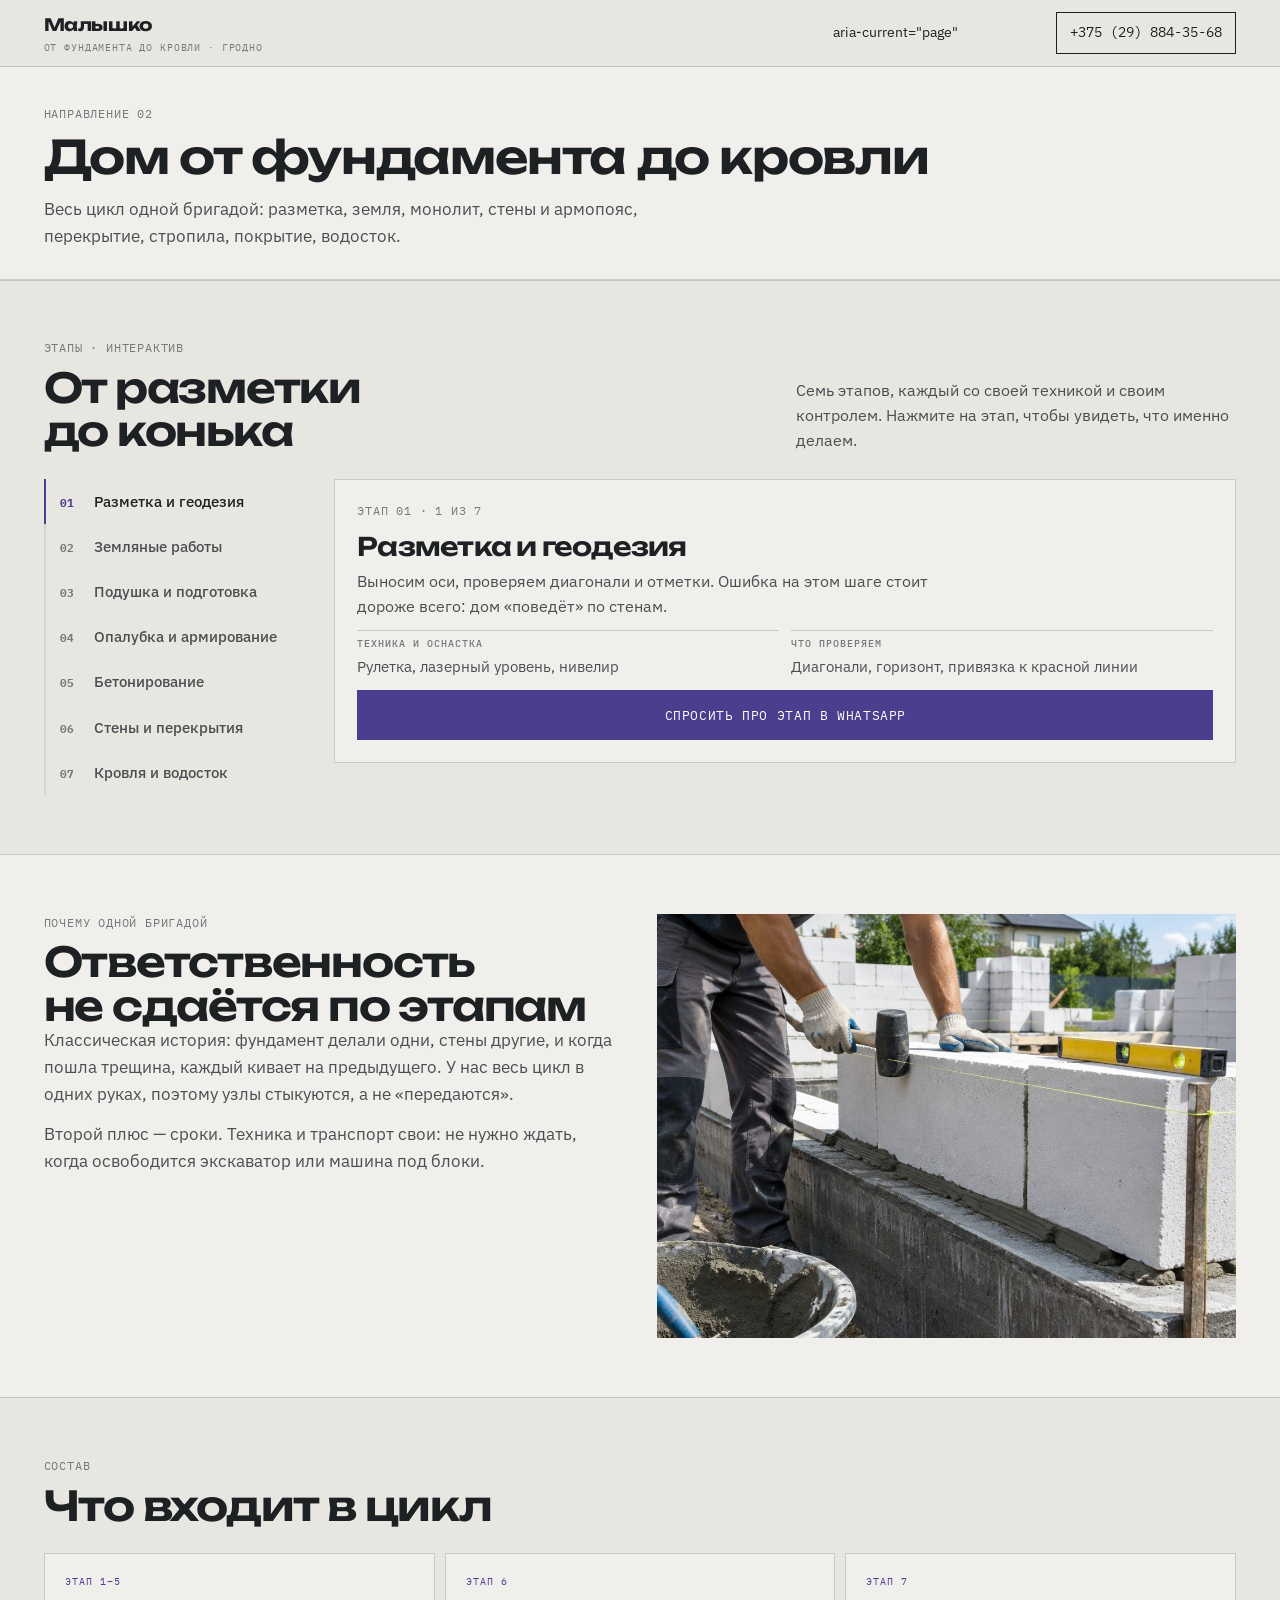
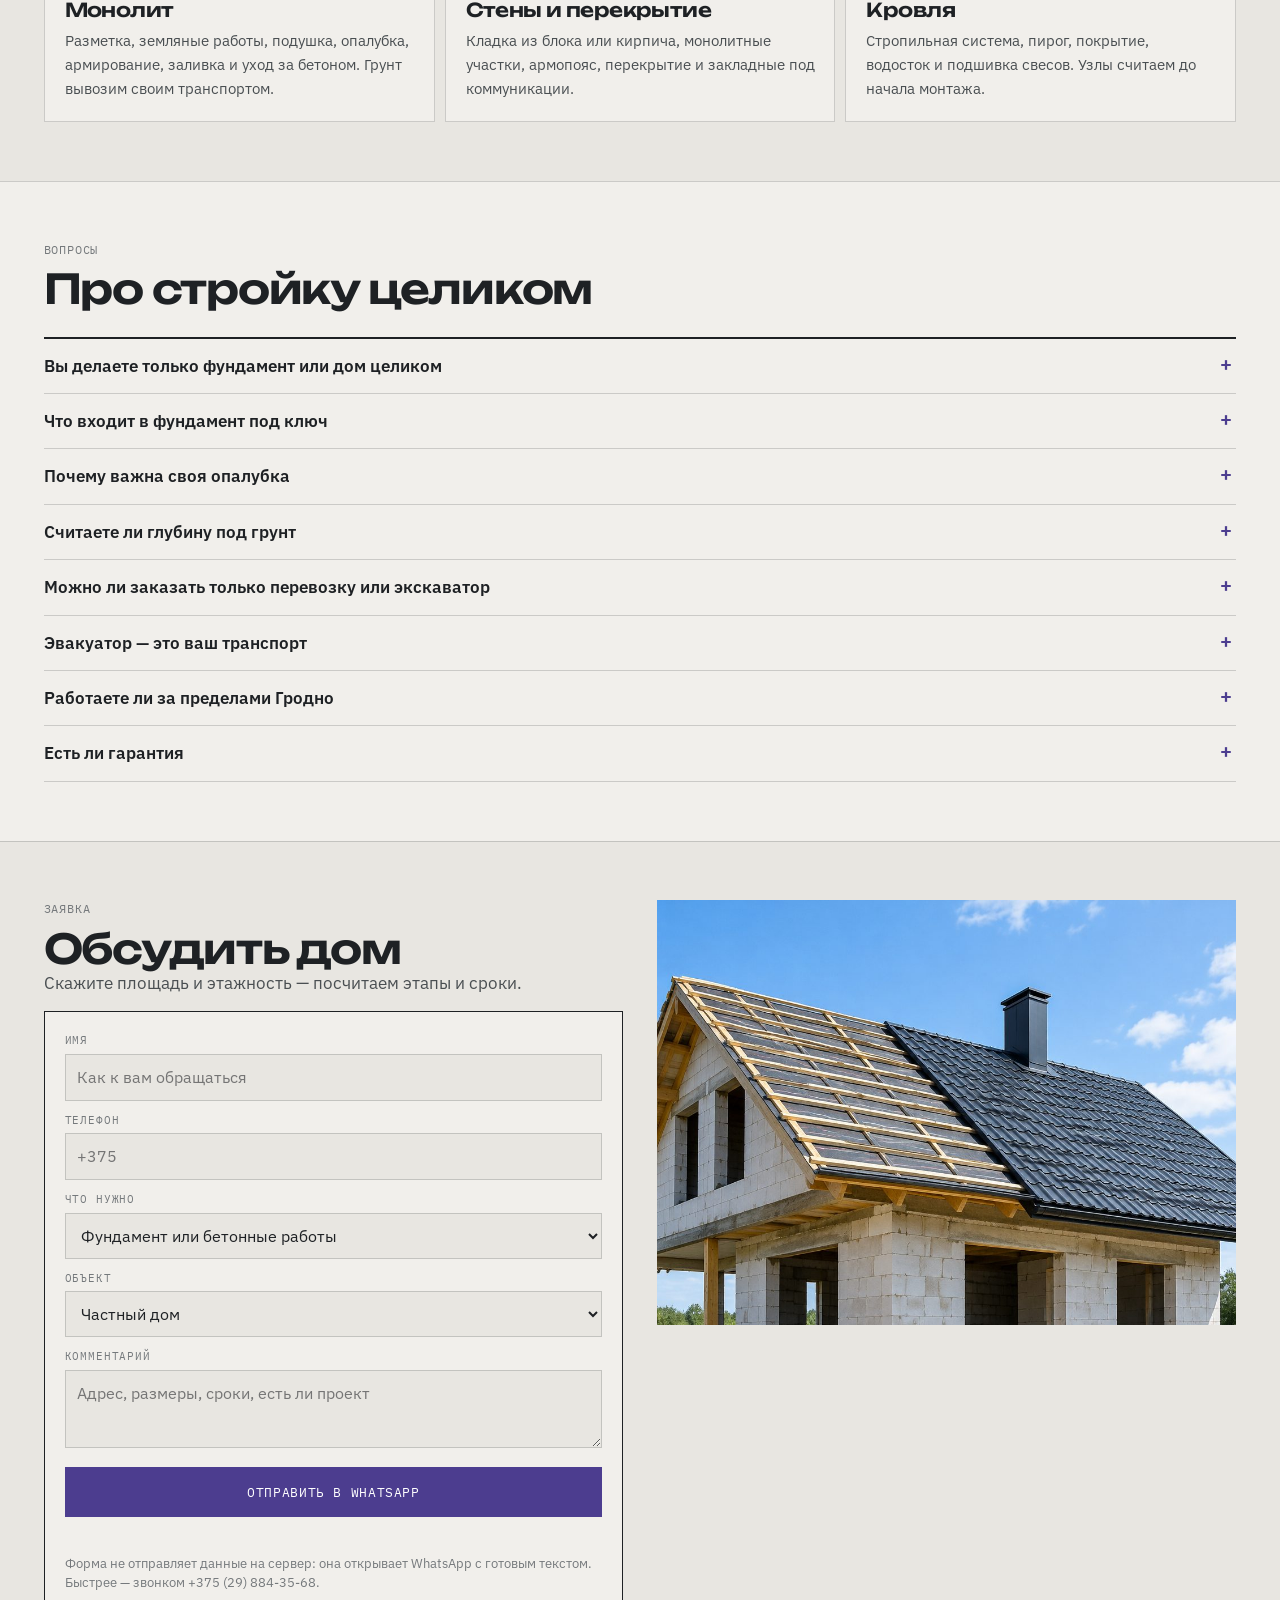
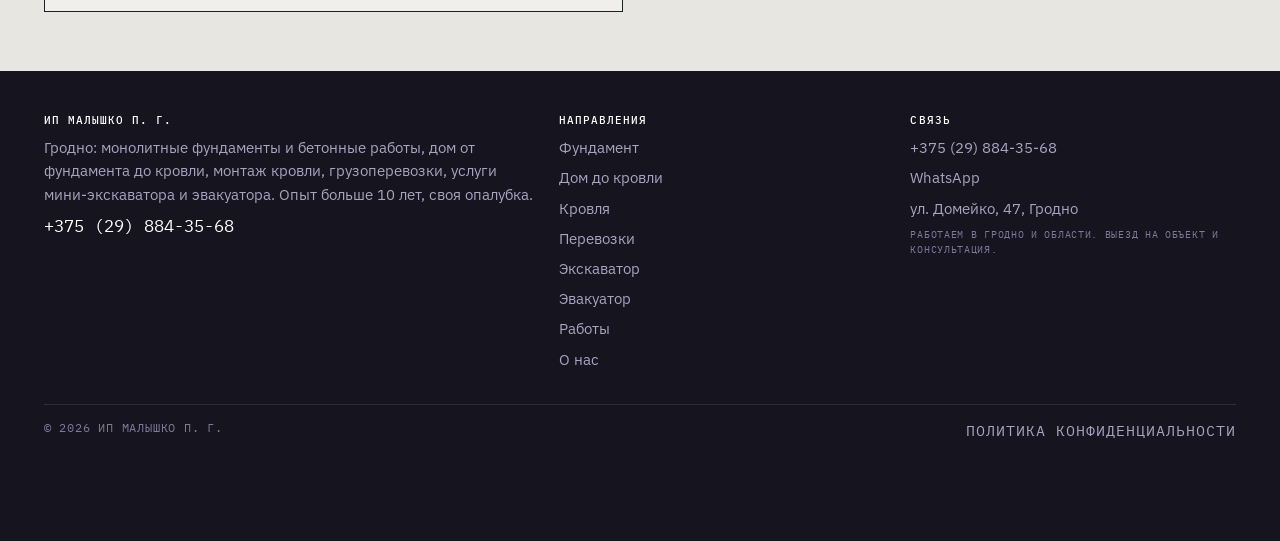
==== dom.html @ 24679cb7 "Сайт расширен до полного цикла: 11 страниц — фундаменты, дом до кровли, кровля, грузоперевозки, мини" ====
<!doctype html><html lang="ru"><head>
<meta charset="utf-8"><meta name="viewport" content="width=device-width,initial-scale=1">
<title>Дом от фундамента до кровли в Гродно — одна бригада | Малышко</title><meta name="description" content="Строительство дома от фундамента до кровли: земляные работы, монолит, стены, армопояс, перекрытия, стропила, покрытие и водосток. Гродно и область.">
<meta property="og:title" content="Дом от фундамента до кровли в Гродно — одна бригада | Малышко"><meta property="og:description" content="Строительство дома от фундамента до кровли: земляные работы, монолит, стены, армопояс, перекрытия, стропила, покрытие и водосток. Гродно и область.">
<meta property="og:type" content="website"><meta property="og:locale" content="ru_BY">
<link rel="icon" href="assets/img/favicon.svg" type="image/svg+xml">
<link rel="preconnect" href="https://fonts.googleapis.com"><link rel="preconnect" href="https://fonts.gstatic.com" crossorigin>
<link href="https://fonts.googleapis.com/css2?family=Unbounded:wght@400;600;700&family=IBM+Plex+Sans:wght@400;500;600&family=IBM+Plex+Mono:wght@400;500&display=swap" rel="stylesheet">
<style>
:root{--paper:#E8E6E1;--paper2:#F1EFEB;--ink:#1E2124;--ink2:#4A4F52;--ink3:#75797C;--line:rgba(30,33,36,.18);--line2:rgba(30,33,36,.09);
--blue:#4C3D8F;--blueBg:#191827;--blueLine:rgba(233,231,236,.22);--f-d:'Unbounded',Arial,sans-serif;--f-t:'IBM Plex Sans',Arial,sans-serif;--f-m:'IBM Plex Mono',monospace}
*{box-sizing:border-box}[hidden]{display:none!important}
body{margin:0;background:var(--paper);color:var(--ink);font:400 16px/1.6 var(--f-t);overflow-wrap:break-word}
img{max-width:100%;height:auto;display:block}
h1,h2,h3{font-family:var(--f-d);margin:0;font-weight:600;letter-spacing:-.03em;line-height:1.06;overflow-wrap:anywhere}
h1{font-size:clamp(2.05rem,5.4vw,4.6rem)}
.wrap{max-width:1440px;margin-inline:auto;padding-inline:clamp(16px,3.4vw,64px)}
.top{position:sticky;top:0;z-index:60;background:rgba(232,230,225,.96);border-bottom:1px solid var(--line)}
.top .in{display:flex;align-items:center;gap:14px;min-height:66px;min-width:0}
.nav{display:flex;gap:14px;margin-left:auto;font-size:13.5px}
.burger{display:none;margin-left:auto;width:44px;height:38px;border:1px solid var(--ink);background:none;flex-direction:column;gap:5px;align-items:center;justify-content:center;padding:0}
.burger span{width:20px;height:2px;background:var(--ink);display:block}
.btn{display:inline-flex;align-items:center;justify-content:center;font-family:var(--f-m);font-size:12.5px;letter-spacing:.05em;text-transform:uppercase;
padding:14px 18px;border:1px solid var(--ink);background:var(--ink);color:var(--paper)}
.btn--blue{background:var(--blue);border-color:var(--blue);color:#fff}
.btn--ghost{background:transparent;color:var(--ink)}
.btn--wg{background:transparent;color:#fff;border-color:rgba(255,255,255,.55)}
.btn--w{background:#fff;border-color:#fff;color:var(--ink)}
.hero{position:relative;overflow:hidden;background:#15141F;color:#fff}
.hero__bg{position:absolute;inset:0;width:100%;height:100%;object-fit:cover}
.hero__in{position:relative;z-index:2}
.drawer{position:fixed;inset:0;z-index:120;background:rgba(20,18,30,.62);display:flex;justify-content:flex-end;overflow-y:auto}
.drawer__in{width:min(420px,100%);background:var(--paper);min-height:100%;padding:16px 20px 30px;display:flex;flex-direction:column}
.fbar{position:fixed;left:0;right:0;bottom:0;z-index:70;display:none;gap:6px;padding:8px 10px;background:rgba(232,230,225,.98);border-top:1px solid var(--line)}
.fbar a{flex:1;text-align:center;padding:10px 4px;font-family:var(--f-m);font-size:10.5px;text-transform:uppercase;border:1px solid var(--ink);color:var(--ink)}
.fbar a:first-child{background:var(--blue);border-color:var(--blue);color:#fff}
@media (max-width:859px){.fbar{display:flex}body{padding-bottom:62px}}
@media (max-width:1079px){.nav,.tel{display:none}.burger{display:flex}}
</style>
<link rel="stylesheet" href="assets/css/site.v1.css">
</head><body id="top">
<header class="top"><div class="wrap in">
  <a class="brand" href="index.html"><b>Малышко</b><span>от фундамента до кровли · Гродно</span></a>
  <nav class="nav" aria-label="Основная навигация"><a href="fundamenty.html"Фундамент></a><a href="dom.html"Дом до кровли> aria-current="page"</a><a href="krovlya.html"Кровля></a><a href="gruzoperevozki.html"Перевозки></a><a href="miniekskavator.html"Экскаватор></a><a href="evakuator.html"Эвакуатор></a><a href="raboty.html"Работы></a><a href="o-kompanii.html"О нас></a></nav>
  <a class="tel" href="tel:+375298843568">+375 (29) 884-35-68</a>
  <button class="burger" id="burger" aria-label="Меню" aria-expanded="false" aria-controls="drawer"><span></span><span></span><span></span></button>
</div></header>
<div class="drawer" id="drawer" hidden><div class="drawer__in" role="dialog" aria-modal="true" aria-label="Меню сайта">
  <div style="display:flex;align-items:center;justify-content:space-between;margin-bottom:10px">
    <span class="mono">Меню</span><button class="drawer__x" id="drawerClose" aria-label="Закрыть меню">×</button></div>
  <a class="dl" href="fundamenty.html">Фундамент</a><a class="dl" href="dom.html">Дом до кровли</a><a class="dl" href="krovlya.html">Кровля</a><a class="dl" href="gruzoperevozki.html">Перевозки</a><a class="dl" href="miniekskavator.html">Экскаватор</a><a class="dl" href="evakuator.html">Эвакуатор</a><a class="dl" href="raboty.html">Работы</a><a class="dl" href="o-kompanii.html">О нас</a>
  <a class="btn btn--blue" href="tel:+375298843568" style="margin-top:16px">+375 (29) 884-35-68</a>
  <a class="btn btn--ghost" href="https://wa.me/375298843568" target="_blank" rel="noopener" style="margin-top:8px">WhatsApp</a>
</div></div>

<section style="padding:38px 0 28px;border-bottom:1px solid var(--line);background:var(--paper2)">
<div class="wrap"><p class="mono" style="margin-bottom:10px">Направление 02</p><h1 style="font-size:clamp(1.7rem,3.6vw,3rem)">Дом от фундамента до кровли</h1>
<p class="lead" style="margin:14px 0 0">Весь цикл одной бригадой: разметка, земля, монолит, стены и армопояс, перекрытие, стропила, покрытие, водосток.</p></div></section>
<main>
<section class="sec"><div class="wrap">
  <div class="shead"><div><p class="mono" style="margin-bottom:8px">Этапы · интерактив</p><h2>От разметки<br>до конька</h2></div>
    <p>Семь этапов, каждый со своей техникой и своим контролем. Нажмите на этап, чтобы увидеть, что именно делаем.</p></div>
  <div class="route" id="route">
  <div class="route__list" role="tablist" aria-label="Этапы работ"><button type="button" data-i="0" aria-pressed="true"><b>01</b><span>Разметка и геодезия</span></button><button type="button" data-i="1" aria-pressed="false"><b>02</b><span>Земляные работы</span></button><button type="button" data-i="2" aria-pressed="false"><b>03</b><span>Подушка и подготовка</span></button><button type="button" data-i="3" aria-pressed="false"><b>04</b><span>Опалубка и армирование</span></button><button type="button" data-i="4" aria-pressed="false"><b>05</b><span>Бетонирование</span></button><button type="button" data-i="5" aria-pressed="false"><b>06</b><span>Стены и перекрытия</span></button><button type="button" data-i="6" aria-pressed="false"><b>07</b><span>Кровля и водосток</span></button></div>
  <div class="route__out" aria-live="polite">
    <span class="mono" id="rt-kick">Этап 01 · разрезы</span>
    <h3 id="rt-title"></h3>
    <p class="lead" id="rt-desc" style="font-size:15.5px"></p>
    <div class="route__grid">
      <div><h4>Техника и оснастка</h4><p id="rt-tech"></p></div>
      <div><h4>Что проверяем</h4><p id="rt-check"></p></div>
    </div>
    <a class="btn btn--blue" id="rt-cta" href="https://wa.me/375298843568" target="_blank" rel="noopener" style="width:100%">Спросить про этап в WhatsApp</a>
  </div>
  <script type="application/json" id="routeData">[{"n": "01", "t": "Разметка и геодезия", "d": "Выносим оси, проверяем диагонали и отметки. Ошибка на этом шаге стоит дороже всего: дом «поведёт» по стенам.", "tech": "Рулетка, лазерный уровень, нивелир", "check": "Диагонали, горизонт, привязка к красной линии"}, {"n": "02", "t": "Земляные работы", "d": "Снимаем плодородный слой, роем траншею или котлован под плиту, вывозим грунт.", "tech": "Мини-экскаватор, грузовой транспорт", "check": "Глубина по грунту и промерзанию, а не «как у соседа»"}, {"n": "03", "t": "Подушка и подготовка", "d": "Песчано-гравийная подушка с послойным уплотнением, геотекстиль, подбетонка при необходимости.", "tech": "Виброплита, геотекстиль", "check": "Плотность подушки и отсутствие воды в основании"}, {"n": "04", "t": "Опалубка и армирование", "d": "Своя щитовая опалубка: не зависим от аренды и не простаиваем. Вяжем каркас по проекту, ставим закладные.", "tech": "Своя опалубка, вязальный крючок", "check": "Защитный слой бетона, шаг хомутов, закладные под коммуникации"}, {"n": "05", "t": "Бетонирование", "d": "Принимаем бетон, укладываем слоями, вибрируем, ухаживаем за набором прочности.", "tech": "Глубинный вибратор", "check": "Подвижность смеси, отсутствие раковин, уход за бетоном"}, {"n": "06", "t": "Стены и перекрытия", "d": "Кладка из блока или кирпича, монолитные участки, армопояс, перекрытие.", "tech": "Миксер, бетононасос по необходимости", "check": "Армопояс и перевязка, монолитные узлы"}, {"n": "07", "t": "Кровля и водосток", "d": "Стропильная система, пирог кровли, покрытие, водосток, подшивка свесов.", "tech": "Своя бригада, леса", "check": "Вентиляция подкровельного пространства, нахлёсты, крепёж"}]</script>
</div>
</div></section>
<section class="sec sec--white"><div class="wrap split">
  <div><p class="mono" style="margin-bottom:8px">Почему одной бригадой</p><h2>Ответственность<br>не сдаётся по этапам</h2>
    <p class="lead" style="margin-bottom:12px">Классическая история: фундамент делали одни, стены другие, и когда пошла трещина, каждый кивает на предыдущего. У нас весь цикл в одних руках, поэтому узлы стыкуются, а не «передаются».</p>
    <p class="lead">Второй плюс — сроки. Техника и транспорт свои: не нужно ждать, когда освободится экскаватор или машина под блоки.</p></div>
  <div><img src="assets/img/walls.jpg" alt="Кладка стен дома" loading="lazy"></div>
</div></section>
<section class="sec"><div class="wrap">
  <div class="shead"><div><p class="mono" style="margin-bottom:8px">Состав</p><h2>Что входит в цикл</h2></div></div>
  <div class="g3">
    <div class="card"><span class="card__t">Этап 1–5</span><h3>Монолит</h3><p>Разметка, земляные работы, подушка, опалубка, армирование, заливка и уход за бетоном. Грунт вывозим своим транспортом.</p></div>
    <div class="card"><span class="card__t">Этап 6</span><h3>Стены и перекрытие</h3><p>Кладка из блока или кирпича, монолитные участки, армопояс, перекрытие и закладные под коммуникации.</p></div>
    <div class="card"><span class="card__t">Этап 7</span><h3>Кровля</h3><p>Стропильная система, пирог, покрытие, водосток и подшивка свесов. Узлы считаем до начала монтажа.</p></div>
  </div>
</div></section>
<section class="sec sec--white"><div class="wrap">
  <div class="shead"><div><p class="mono" style="margin-bottom:8px">Вопросы</p><h2>Про стройку целиком</h2></div></div>
  <div class="acc"><details><summary>Вы делаете только фундамент или дом целиком</summary><p>И то, и другое. Можем залить фундамент и уйти, а можем вести объект до кровли: стены, армопояс, перекрытие, стропила, покрытие, водосток. Одной бригадой проще: не нужно пересдавать объект между подрядчиками.</p></details><details><summary>Что входит в фундамент под ключ</summary><p>Разметка, земляные работы, подушка, опалубка, армирование, заливка, уход за бетоном и распалубка. Грунт вывозим своим транспортом.</p></details><details><summary>Почему важна своя опалубка</summary><p>Аренда щитов — это простой в графике и доплата за дни. Со своей опалубкой мы выходим на объект в срок и не зависим от того, когда её привезут.</p></details><details><summary>Считаете ли глубину под грунт</summary><p>Да. Заглубление зависит от грунта, уровня грунтовых вод и промерзания, а не от «стандарта». Поэтому сначала смотрим участок.</p></details><details><summary>Можно ли заказать только перевозку или экскаватор</summary><p>Да, направления работают и отдельно. Часто так и удобнее: техника уже на объекте, когда начинается фундамент.</p></details><details><summary>Эвакуатор — это ваш транспорт</summary><p>Да, свой эвакуатор. Возим легковые, кроссоверы, мотоциклы и технику. Скажите, что с машиной: от этого зависит способ погрузки.</p></details><details><summary>Работаете ли за пределами Гродно</summary><p>Гродно и область. Дальние объекты и перевозки обсуждаем отдельно: зависит от расстояния и загрузки.</p></details><details><summary>Есть ли гарантия</summary><p>На бетонные работы и кровлю даём гарантию, срок фиксируем при сдаче объекта.</p></details></div>
</div></section>
<section class="sec"><div class="wrap split">
  <div><p class="mono" style="margin-bottom:8px">Заявка</p><h2>Обсудить дом</h2><p class="lead" style="margin-bottom:14px">Скажите площадь и этажность — посчитаем этапы и сроки.</p><form class="form" id="leadForm" novalidate>
  <div><label for="f-name">Имя</label><input id="f-name" name="name" type="text" autocomplete="name" placeholder="Как к вам обращаться"></div>
  <div><label for="f-phone">Телефон</label><input id="f-phone" name="phone" type="tel" autocomplete="tel" placeholder="+375"></div>
  <div><label for="f-job">Что нужно</label><select id="f-job" name="job">
    <option>Фундамент или бетонные работы</option><option>Дом от фундамента до кровли</option><option>Монтаж кровли</option>
    <option>Грузоперевозки</option><option>Мини-экскаватор</option><option>Эвакуатор</option><option>Другое</option></select></div>
  <div><label for="f-obj">Объект</label><select id="f-obj" name="obj">
    <option>Частный дом</option><option>Дачный дом</option><option>Гараж или хозпостройка</option><option>Коммерческий объект</option></select></div>
  <div><label for="f-msg">Комментарий</label><textarea id="f-msg" name="msg" placeholder="Адрес, размеры, сроки, есть ли проект"></textarea></div>
  <button class="btn btn--blue" type="submit">Отправить в WhatsApp</button>
  <p class="form__msg" id="formMsg" role="status" aria-live="polite"></p>
  <p class="fine">Форма не отправляет данные на сервер: она открывает WhatsApp с готовым текстом. Быстрее — звонком +375 (29) 884-35-68.</p>
</form></div>
  <div><img src="assets/img/roof.jpg" alt="Дом с кровлей" loading="lazy"></div>
</div></section>
</main>
<footer class="foot"><div class="wrap foot__in">
  <div><h4>ИП Малышко П. Г.</h4>
    <p>Гродно: монолитные фундаменты и бетонные работы, дом от фундамента до кровли, монтаж кровли, грузоперевозки, услуги мини-экскаватора и эвакуатора. Опыт больше 10 лет, своя опалубка.</p>
    <a href="tel:+375298843568" style="font-family:var(--f-m);font-size:17px;color:#fff">+375 (29) 884-35-68</a></div>
  <div><h4>Направления</h4><a href="fundamenty.html">Фундамент</a><a href="dom.html">Дом до кровли</a><a href="krovlya.html">Кровля</a><a href="gruzoperevozki.html">Перевозки</a><a href="miniekskavator.html">Экскаватор</a><a href="evakuator.html">Эвакуатор</a><a href="raboty.html">Работы</a><a href="o-kompanii.html">О нас</a></div>
  <div><h4>Связь</h4><a href="tel:+375298843568">+375 (29) 884-35-68</a><a href="https://wa.me/375298843568" target="_blank" rel="noopener">WhatsApp</a>
    <p>ул. Домейко, 47, Гродно</p><p class="mono" style="color:#7F7A99;font-size:10px;line-height:1.5">Работаем в Гродно и области. Выезд на объект и консультация.</p></div>
  <div class="foot__bt"><span class="mono" style="color:#7F7A99">© 2026 ИП Малышко П. Г.</span>
    <a href="politika.html" class="mono" style="color:#A9A3C0">Политика конфиденциальности</a></div>
</div></footer>
<div class="fbar">
  <a href="tel:+375298843568">Позвонить</a>
  <a href="https://wa.me/375298843568" target="_blank" rel="noopener">WhatsApp</a>
  <a href="viber://chat?number=%2B375298843568">Viber</a>
  <a href="https://t.me/+375298843568" target="_blank" rel="noopener">Telegram</a>
</div>
<script src="assets/js/main.v1.js" defer></script>
</body></html>
---- assets/css/site.v1.css ----
:root{--paper:#E8E6E1;--paper2:#F1EFEB;--ink:#1E2124;--ink2:#4A4F52;--ink3:#75797C;
--line:rgba(30,33,36,.18);--line2:rgba(30,33,36,.09);--blue:#4C3D8F;--blue2:#6E5CB5;
--blueBg:#191827;--blueLine:rgba(233,231,236,.22);--orange:#C25A1E;--ok:#3F7A52;
--f-d:'Unbounded',Arial,sans-serif;--f-t:'IBM Plex Sans',Arial,sans-serif;--f-m:'IBM Plex Mono',monospace}
*{box-sizing:border-box}
[hidden]{display:none!important}
html{-webkit-text-size-adjust:100%;scroll-behavior:smooth}
body{margin:0;background:var(--paper);color:var(--ink);font:400 16px/1.6 var(--f-t);overflow-wrap:break-word;hyphens:auto}
img{display:block;max-width:100%;height:auto}
a{color:inherit;text-decoration:none}
button{font:inherit;cursor:pointer}
h1,h2,h3,h4{font-family:var(--f-d);margin:0;font-weight:600;letter-spacing:-.03em;line-height:1.06;overflow-wrap:anywhere}
h1{font-size:clamp(2.05rem,5.4vw,4.6rem)}
h2{font-size:clamp(1.6rem,3.2vw,2.7rem)}
h3{font-size:clamp(1.02rem,1.5vw,1.28rem);line-height:1.2}
h1 em,h2 em{font-style:normal;color:var(--blue)}
.wrap{max-width:1440px;margin-inline:auto;padding-inline:clamp(16px,3.4vw,64px)}
.mono{font-family:var(--f-m);font-size:11.5px;letter-spacing:.07em;text-transform:uppercase;color:var(--ink3);margin:0}
.lead{font-size:17px;line-height:1.6;color:var(--ink2);max-width:60ch;margin:0}
.fine{font-size:12.5px;line-height:1.5;color:var(--ink3);margin:0}
.top{position:sticky;top:0;z-index:60;background:rgba(232,230,225,.96);border-bottom:1px solid var(--line);backdrop-filter:blur(10px)}
.top .in{display:flex;align-items:center;gap:14px;min-height:66px;min-width:0}
.brand{display:flex;flex-direction:column;gap:2px;min-width:0}
.brand b{font-family:var(--f-d);font-size:17px;font-weight:700;letter-spacing:-.02em;white-space:nowrap;overflow:hidden;text-overflow:ellipsis}
.brand span{font-family:var(--f-m);font-size:9.5px;letter-spacing:.09em;text-transform:uppercase;color:var(--ink3);white-space:nowrap;overflow:hidden;text-overflow:ellipsis}
.nav{display:flex;gap:14px;margin-left:auto;font-size:13.5px}
.nav a{padding:5px 0;border-bottom:1.5px solid transparent;white-space:nowrap}
.nav a:hover,.nav a[aria-current]{border-color:var(--blue)}
.tel{font-family:var(--f-m);font-size:13.5px;border:1px solid var(--ink);padding:9px 13px;white-space:nowrap}
.tel:hover{background:var(--ink);color:var(--paper)}
.burger{display:none;margin-left:auto;width:44px;height:38px;border:1px solid var(--ink);background:none;flex-direction:column;gap:5px;align-items:center;justify-content:center;padding:0}
.burger span{width:20px;height:2px;background:var(--ink);display:block}
.drawer{position:fixed;inset:0;z-index:120;background:rgba(20,18,30,.62);display:flex;justify-content:flex-end;overflow-y:auto}
.drawer__in{width:min(420px,100%);background:var(--paper);min-height:100%;padding:16px 20px 30px;display:flex;flex-direction:column}
.drawer a.dl{font-family:var(--f-d);font-size:18px;font-weight:600;padding:12px 0;border-bottom:1px solid var(--line2)}
.drawer__x{width:40px;height:40px;border:1px solid var(--ink);background:none;font-size:21px;line-height:1}
.btn{display:inline-flex;align-items:center;justify-content:center;gap:8px;font-family:var(--f-m);font-size:12.5px;letter-spacing:.05em;text-transform:uppercase;
padding:14px 18px;border:1px solid var(--ink);background:var(--ink);color:var(--paper);transition:transform .16s,background .16s,color .16s}
.btn:hover{transform:translateY(-2px)}
.btn--blue{background:var(--blue);border-color:var(--blue);color:#fff}
.btn--ghost{background:transparent;color:var(--ink)}
.btn--w{background:#fff;border-color:#fff;color:var(--ink)}
.btn--wg{background:transparent;color:#fff;border-color:rgba(255,255,255,.55)}
.btn--wg:hover{background:#fff;color:var(--ink)}
.hero{position:relative;overflow:hidden;background:#15141F;color:#fff;display:flex;align-items:flex-end;min-height:70vh}
.hero__bg{position:absolute;inset:0;width:100%;height:100%;object-fit:cover;object-position:52% 55%}
.hero::after{content:"";position:absolute;inset:0;background:
linear-gradient(94deg,rgba(16,15,26,.95) 0%,rgba(20,18,32,.9) 32%,rgba(25,24,39,.55) 62%,rgba(25,24,39,.18) 88%),
linear-gradient(180deg,rgba(16,15,26,.3) 0%,rgba(16,15,26,0) 38%,rgba(16,15,26,.66) 100%)}
.hero__in{position:relative;z-index:2;width:100%;padding:88px clamp(16px,3.4vw,64px) 0;max-width:1440px;margin-inline:auto}
.hero .tag{display:flex;align-items:center;gap:10px;margin-bottom:16px}
.hero .tag i{width:34px;height:1px;background:#B9A6FF;display:block}
.hero .tag .mono{color:#C9C2E4}
.hero h1{color:#fff;max-width:22ch}
.hero h1 em{color:#C3AEFF}
.hero__lead{margin:16px 0 0;font-size:17.5px;color:#DCD9E8;max-width:48ch}
.hero__cta{display:flex;flex-wrap:wrap;gap:9px;margin-top:22px}
.dims{display:flex;align-items:center;gap:12px;margin:26px 0 0;border-top:1px solid var(--blueLine);padding-top:16px;flex-wrap:wrap}
.dims span{font-family:var(--f-m);font-size:10.5px;letter-spacing:.06em;text-transform:uppercase;color:#B4AECB}
.dims .l{flex:1;min-width:30px;height:1px;background:var(--blueLine)}
@media (max-width:859px){
 .hero{min-height:0}
 .hero::after{background:linear-gradient(180deg,rgba(16,15,26,.55) 0%,rgba(16,15,26,.8) 42%,rgba(16,15,26,.96) 100%)}
 .hero__in{padding:52px 16px 0}
 .hero h1{max-width:none}
}
.sec{padding:clamp(38px,4.6vw,68px) 0;border-top:1px solid var(--line)}
.sec--white{background:var(--paper2)}
.sec--dark{background:var(--blueBg);color:#E9E7EC;border-top:0}
.sec--dark .lead{color:#C6C1DA}
.sec--dark h2{color:#fff}
.sec--dark .mono{color:#A79EC6}
.shead{display:flex;flex-wrap:wrap;align-items:flex-end;justify-content:space-between;gap:18px;margin-bottom:26px}
.shead > p{max-width:44ch;color:var(--ink2);margin:0;font-size:15.5px}
.sec--dark .shead > p{color:#C6C1DA}
.vd{border-top:2px solid var(--ink)}
.vd .row{display:grid;grid-template-columns:44px 1fr 140px;gap:14px;padding:15px 0;border-bottom:1px solid var(--line)}
.vd .n{font-family:var(--f-m);font-size:12px;color:var(--blue)}
.vd h3{margin-bottom:5px}
.vd p{margin:0;font-size:15px;color:var(--ink2)}
.vd .u{font-family:var(--f-m);font-size:10.5px;text-transform:uppercase;letter-spacing:.06em;color:var(--ink3);text-align:right;align-self:start;padding-top:4px}
.sec--dark .vd{border-color:#4A4470}
.sec--dark .vd .row{border-color:#33304D}
.sec--dark .vd p{color:#C6C1DA}
@media (max-width:719px){.vd .row{grid-template-columns:32px 1fr}.vd .u{grid-column:2;text-align:left;padding:0}}
.split{display:grid;grid-template-columns:1fr 1fr;gap:clamp(18px,2.6vw,42px);align-items:start}
.split>*{min-width:0}
.split img{width:100%}
@media (max-width:899px){.split{grid-template-columns:1fr}}
.card{background:var(--paper2);border:1px solid var(--line);padding:20px}
.sec--white .card{background:#fff}
.card h3{margin-bottom:7px}
.card p{margin:0;font-size:15px;color:var(--ink2)}
.card__t{font-family:var(--f-m);font-size:10px;letter-spacing:.1em;text-transform:uppercase;color:var(--blue);display:block;margin-bottom:9px}
.g3{display:grid;grid-template-columns:repeat(auto-fit,minmax(230px,1fr));gap:10px}
.gal{display:grid;grid-template-columns:repeat(auto-fit,minmax(240px,1fr));gap:8px}
.gal figure{margin:0;background:var(--ink)}
.gal img{width:100%;aspect-ratio:4/3;object-fit:cover}
.gal figcaption{font-family:var(--f-m);font-size:10px;letter-spacing:.06em;text-transform:uppercase;color:#CFCBE0;background:#25232F;padding:9px 11px}
.pass{border:1px solid var(--line);background:var(--paper2)}
.sec--white .pass{background:#fff}
.pass .r{display:flex;justify-content:space-between;gap:12px;padding:10px 14px;border-bottom:1px solid var(--line2);font-size:14px}
.pass .r:last-child{border:0}
.pass b{font-family:var(--f-m);font-size:11px;text-transform:uppercase;letter-spacing:.06em;color:var(--ink3);font-weight:500}
.pass span{text-align:right;color:var(--ink2)}
/* маршрут */
.route{display:grid;grid-template-columns:260px 1fr;gap:clamp(16px,2.4vw,34px);align-items:start}
@media (max-width:859px){.route{grid-template-columns:1fr}}
.route__list{display:flex;flex-direction:column;border-left:2px solid var(--line2)}
.route__list button{appearance:none;background:none;border:0;border-left:2px solid transparent;margin-left:-2px;text-align:left;
padding:11px 0 11px 14px;display:grid;grid-template-columns:26px 1fr;gap:8px;align-items:baseline;color:var(--ink2)}
.route__list button b{font-family:var(--f-m);font-size:11px;color:var(--ink3)}
.route__list button span{font-size:14.5px;font-weight:500}
.route__list button[aria-pressed="true"]{border-color:var(--blue);color:var(--ink)}
.route__list button[aria-pressed="true"] b{color:var(--blue)}
.route__out{border:1px solid var(--line);background:var(--paper2);padding:22px}
.sec--white .route__out{background:#fff}
.route__out h3{font-size:clamp(1.15rem,2vw,1.6rem);margin-bottom:6px}
.route__out .mono{margin-bottom:12px;display:block}
.route__grid{display:grid;grid-template-columns:1fr 1fr;gap:12px;margin:12px 0}
@media (max-width:599px){.route__grid{grid-template-columns:1fr}}
.route__grid div{border-top:1px solid var(--line);padding-top:8px}
.route__grid h4{font-family:var(--f-m);font-size:10px;letter-spacing:.1em;text-transform:uppercase;color:var(--ink3);margin:0 0 5px;font-weight:500}
.route__grid p{margin:0;font-size:14.5px;color:var(--ink2)}
/* калькуляторы */
.calc{display:grid;grid-template-columns:1fr 1fr;gap:clamp(14px,2.2vw,28px);align-items:start}
@media (max-width:899px){.calc{grid-template-columns:1fr}}
.calc__form{display:grid;gap:12px;border:1px solid var(--line);background:var(--paper2);padding:18px}
.sec--white .calc__form{background:#fff}
.calc__form label,.lbl{display:block;font-family:var(--f-m);font-size:10.5px;letter-spacing:.08em;text-transform:uppercase;color:var(--ink3);margin-bottom:5px}
.calc__form input,.calc__form select{width:100%;min-width:0;border:1px solid var(--line);background:var(--paper);padding:10px 11px;font:400 16px/1.4 var(--f-t);color:var(--ink)}
.calc__form input:focus,.calc__form select:focus{outline:2px solid var(--blue);outline-offset:1px}
.calc__out{border:1px solid var(--blue);background:#EDEAF6;padding:20px}
.calc__big{font-family:var(--f-d);font-size:clamp(1.7rem,2.6vw,2.3rem);font-weight:700;line-height:1;color:var(--blue);margin:0 0 4px}
.calc__cells{display:grid;grid-template-columns:1fr 1fr;gap:9px;margin:14px 0}
@media (max-width:479px){.calc__cells{grid-template-columns:1fr}}
.calc__cell{border:1px solid rgba(76,61,143,.28);background:#fff;padding:9px 11px}
.calc__cell b{display:block;font-family:var(--f-m);font-size:16px;color:#2A2450}
.calc__cell span{font-size:11.5px;color:var(--ink3)}
.chips{display:flex;flex-wrap:wrap;gap:6px}
.chips button{border:1px solid var(--line);background:var(--paper);color:var(--ink);padding:9px 11px;font-size:13.5px;font-weight:500;text-align:left}
.chips button[aria-pressed="true"]{background:var(--blue);border-color:var(--blue);color:#fff}
/* эвакуатор / перевозки */
.pick{display:grid;grid-template-columns:1fr 1fr;gap:clamp(14px,2.2vw,28px);align-items:start}
@media (max-width:859px){.pick{grid-template-columns:1fr}}
.pick__out{border:1px solid var(--ink);background:var(--ink);color:#E7E4EE;padding:20px}
.pick__out h3{color:#fff;margin-bottom:8px}
.pick__out .mono{color:#B0A6D4}
.pick__out ul{margin:10px 0 14px;padding-left:17px;font-size:14.5px;color:#CFCADF}
.pick__out li{margin-bottom:4px}
/* траншея */
.trench{display:grid;grid-template-columns:1fr 1fr;gap:clamp(14px,2.2vw,28px);align-items:start}
@media (max-width:899px){.trench{grid-template-columns:1fr}}
.trench svg{width:100%;height:auto;background:#1B1A26;border:1px solid #33304D}
.trench .fine{color:var(--ink3)}
.acc{border-top:2px solid var(--ink)}
.acc details{border-bottom:1px solid var(--line)}
.acc summary{cursor:pointer;list-style:none;padding:14px 30px 14px 0;position:relative;font-weight:600;font-size:16.5px}
.acc summary::-webkit-details-marker{display:none}
.acc summary::after{content:"+";position:absolute;right:4px;top:8px;font-family:var(--f-m);font-size:20px;color:var(--blue)}
.acc details[open] summary::after{content:"–"}
.acc p{margin:0 0 14px;font-size:15.5px;color:var(--ink2);max-width:70ch}
.form{display:grid;gap:11px;border:1px solid var(--ink);background:var(--paper2);padding:20px}
.sec--white .form{background:#fff}
.form label{display:block;font-family:var(--f-m);font-size:10.5px;letter-spacing:.08em;text-transform:uppercase;color:var(--ink3);margin-bottom:5px}
.form input,.form textarea,.form select{width:100%;min-width:0;border:1px solid var(--line);background:var(--paper);padding:11px;font:400 16px/1.4 var(--f-t);color:var(--ink)}
.form textarea{min-height:78px;resize:vertical}
.form input:focus,.form textarea:focus,.form select:focus{outline:2px solid var(--blue);outline-offset:1px}
.form__msg{font-family:var(--f-m);font-size:11.5px;color:var(--blue);margin:0;min-height:15px}
.foot{background:#15141F;color:#B9B3CC;padding:44px 0 92px}
.foot__in{display:grid;grid-template-columns:1.5fr 1fr 1fr;gap:26px}
@media (max-width:759px){.foot__in{grid-template-columns:1fr}}
.foot h4{font-family:var(--f-m);font-size:10.5px;letter-spacing:.1em;text-transform:uppercase;color:#fff;margin:0 0 10px;font-weight:500}
.foot a,.foot p{display:block;color:#A9A3C0;font-size:14.5px;margin:0 0 7px;overflow-wrap:anywhere}
.foot a:hover{color:#fff}
.foot__bt{grid-column:1/-1;border-top:1px solid #2E2B40;padding-top:14px;display:flex;flex-wrap:wrap;gap:8px 20px;justify-content:space-between}
.fbar{position:fixed;left:0;right:0;bottom:0;z-index:70;display:none;gap:6px;padding:8px 10px;background:rgba(232,230,225,.98);border-top:1px solid var(--line);backdrop-filter:blur(8px)}
.fbar a{flex:1;text-align:center;padding:10px 4px;font-family:var(--f-m);font-size:10.5px;letter-spacing:.03em;text-transform:uppercase;border:1px solid var(--ink);color:var(--ink)}
.fbar a:first-child{background:var(--blue);border-color:var(--blue);color:#fff}
@media (max-width:859px){.fbar{display:flex}body{padding-bottom:62px}}
@media (max-width:1079px){.nav,.tel{display:none}.burger{display:flex}}
:focus-visible{outline:2px solid var(--blue);outline-offset:2px}
@media (prefers-reduced-motion:reduce){*{transition:none!important}html{scroll-behavior:auto}}
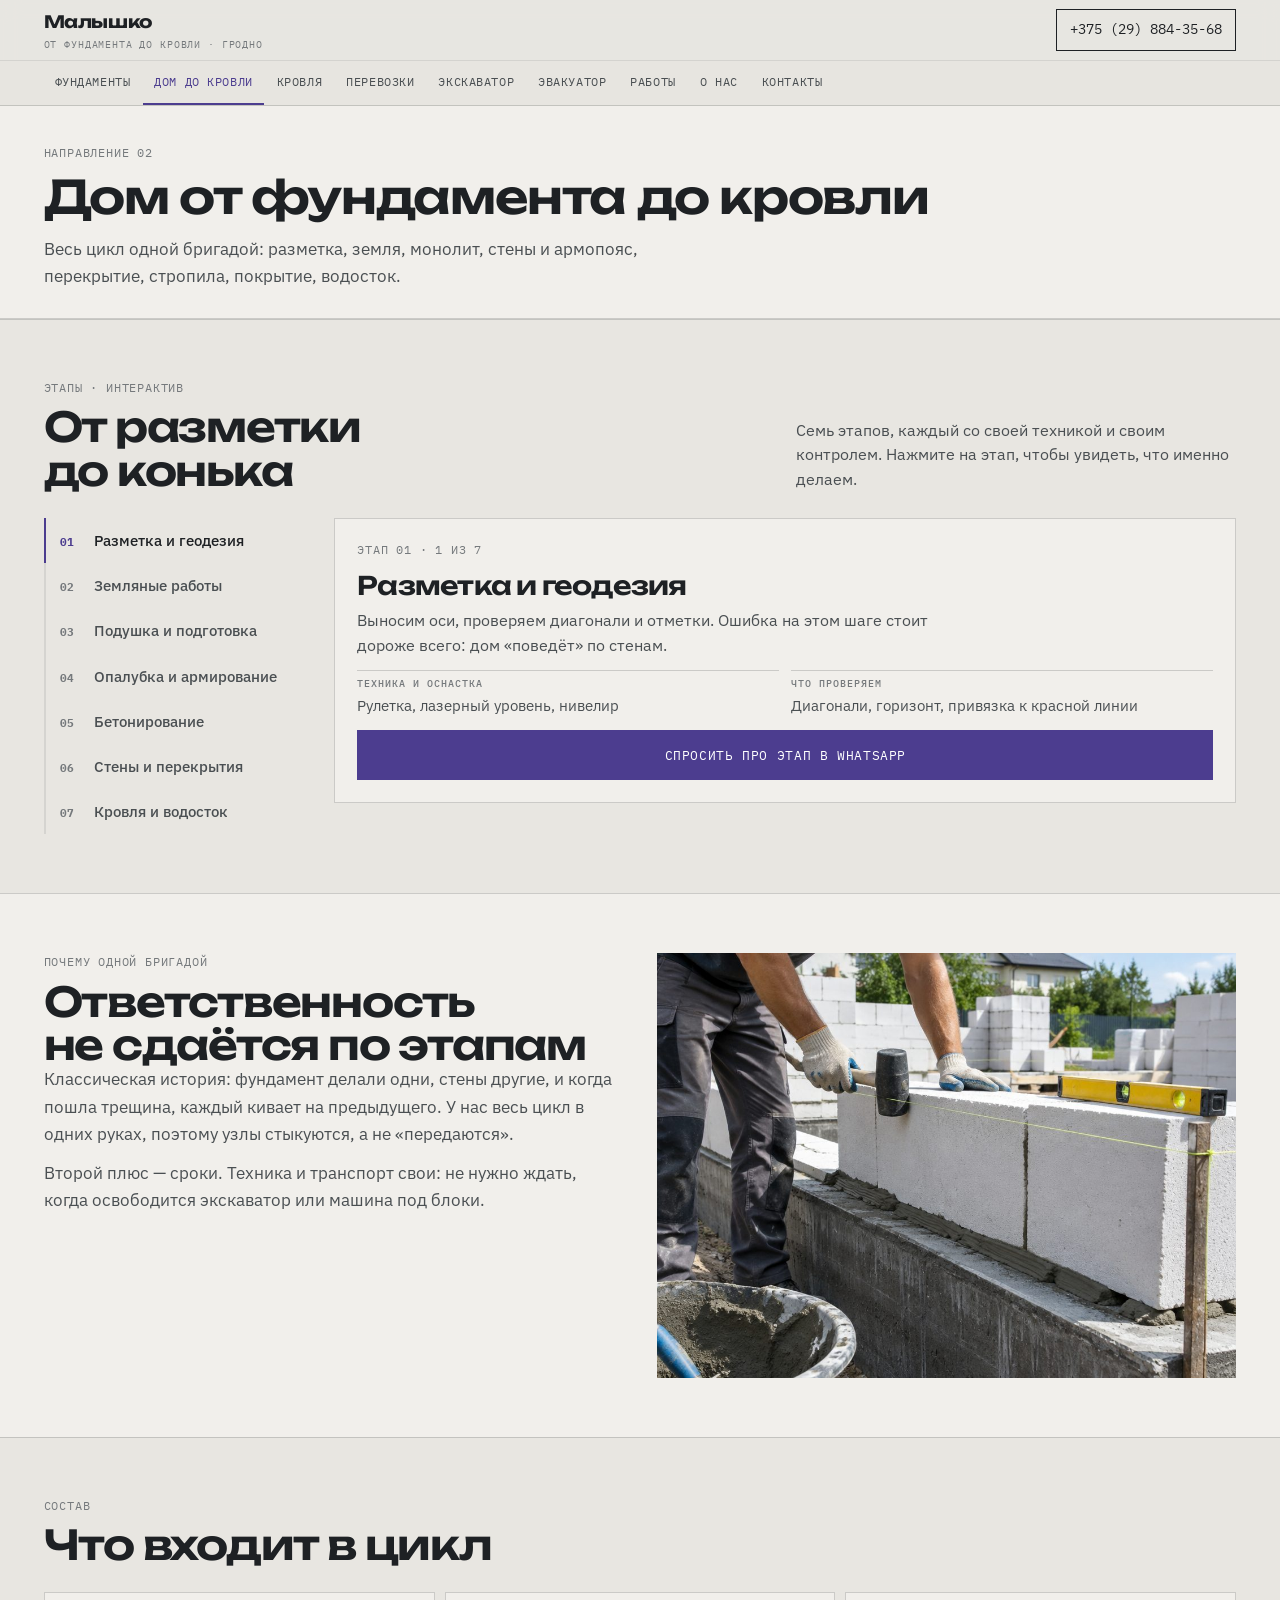
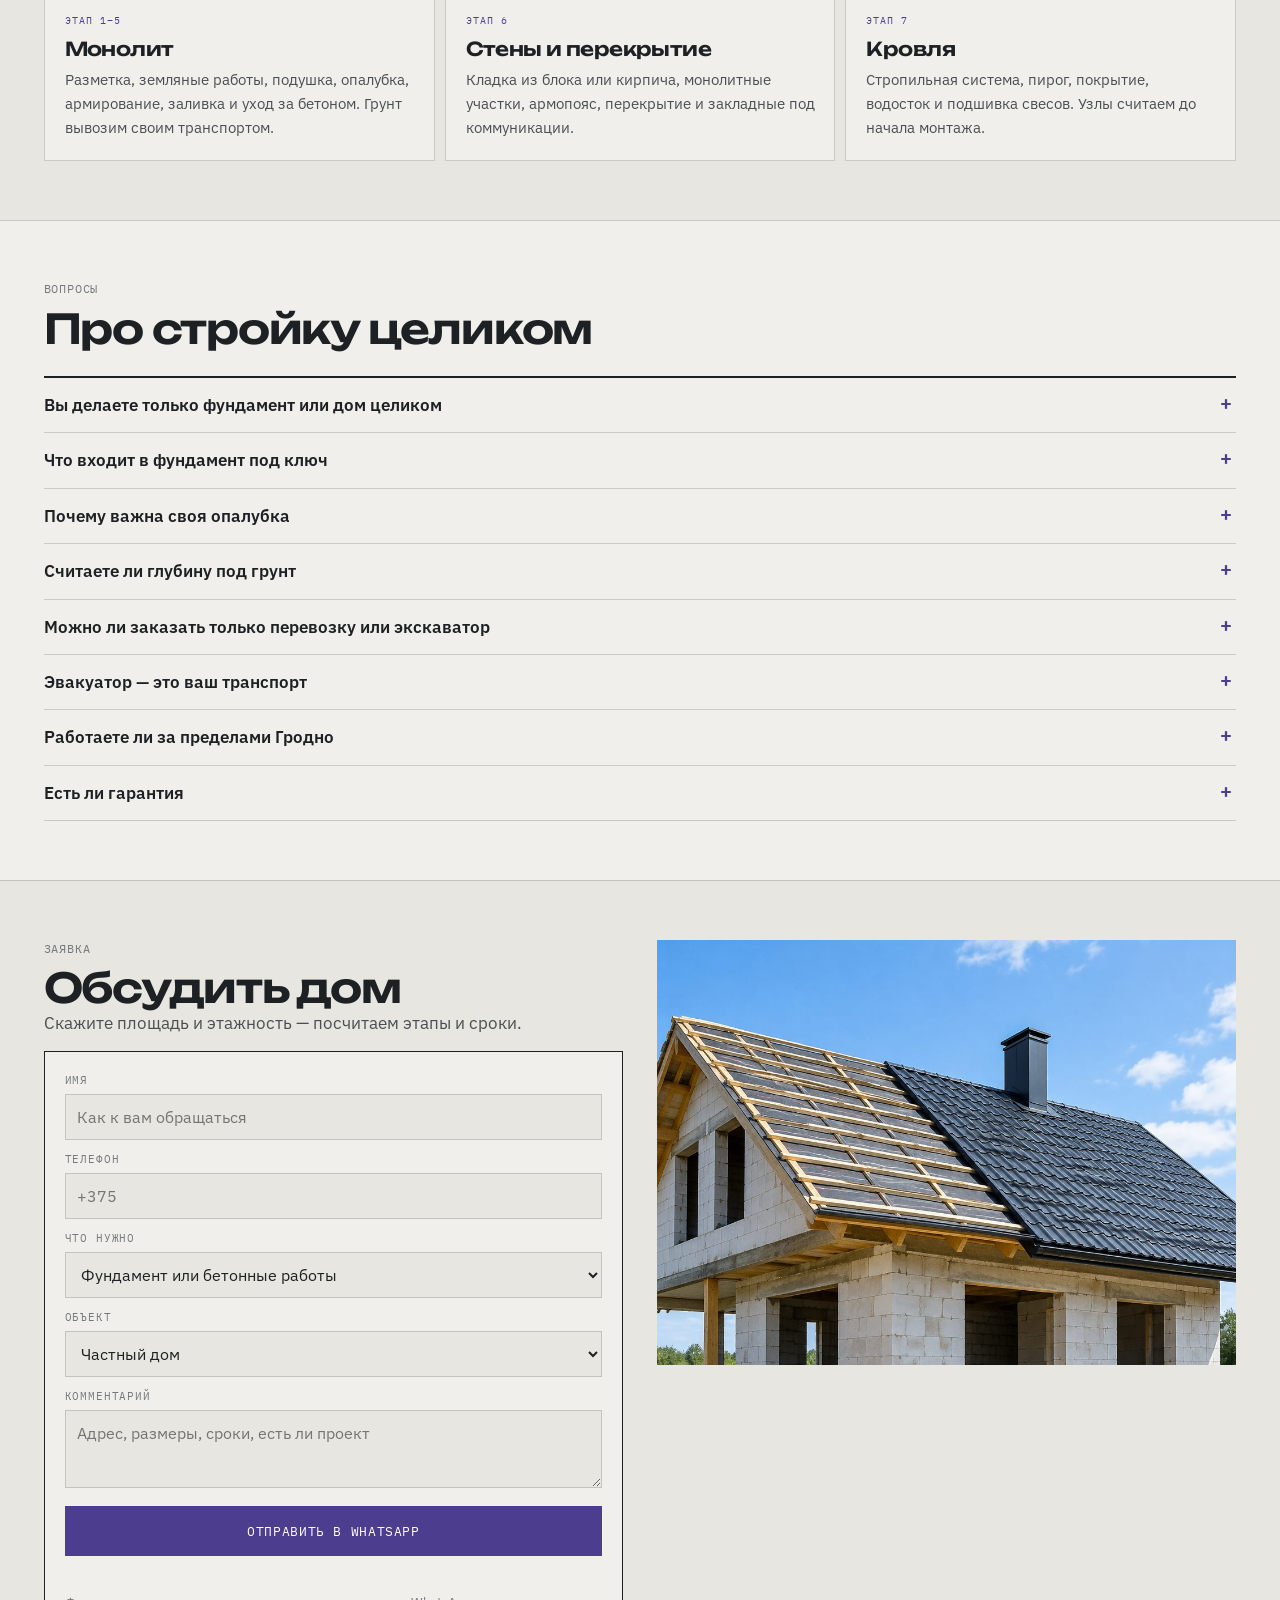
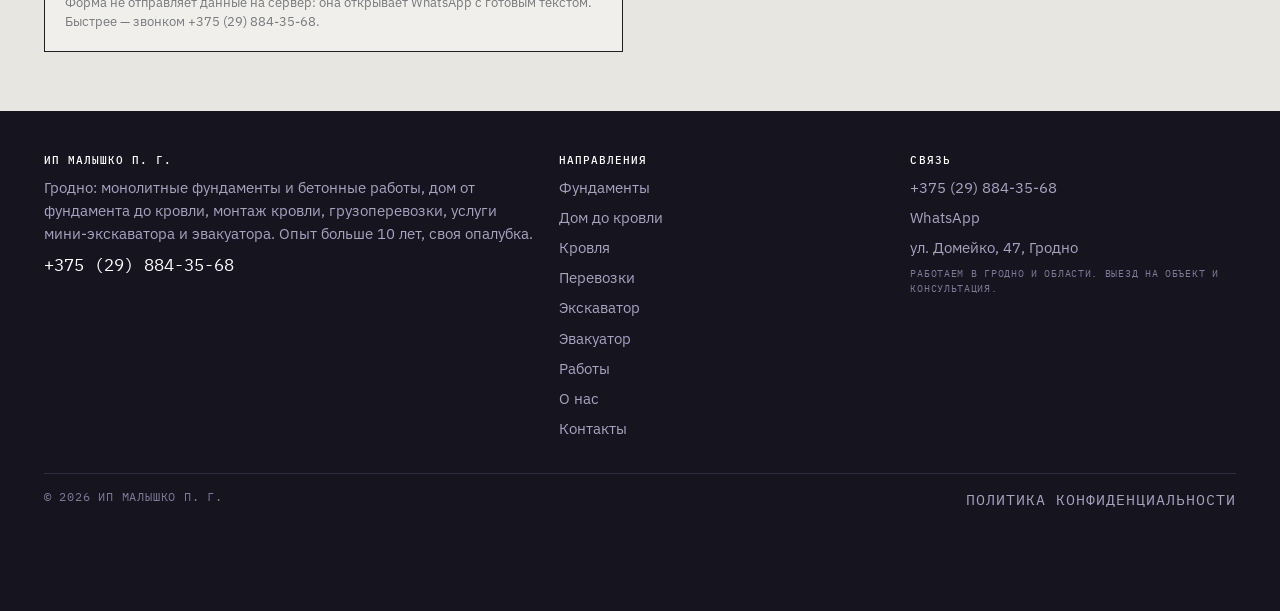
==== commit 26407418: "Меню со всеми страницами в два ряда в шапке: исправлен шаблон ссылок (текст уходил в атрибут), полос" ====
--- a/dom.html
+++ b/dom.html
@@ -17,7 +17,16 @@
 .wrap{max-width:1440px;margin-inline:auto;padding-inline:clamp(16px,3.4vw,64px)}
 .top{position:sticky;top:0;z-index:60;background:rgba(232,230,225,.96);border-bottom:1px solid var(--line)}
 .top .in{display:flex;align-items:center;gap:14px;min-height:66px;min-width:0}
-.nav{display:flex;gap:14px;margin-left:auto;font-size:13.5px}
+.top__row{display:flex;align-items:center;gap:12px;min-height:60px;min-width:0}
+.top__sp{flex:1 1 auto;min-width:8px}
+.navbar{border-top:1px solid var(--line2);background:rgba(232,230,225,.98)}
+.navbar{position:relative}
+.navbar::after{content:"";position:absolute;right:0;top:0;bottom:0;width:30px;pointer-events:none;
+background:linear-gradient(90deg,rgba(232,230,225,0),rgba(232,230,225,.97))}
+@media (min-width:860px){.navbar::after{display:none}}
+.navbar__in{display:flex;align-items:center;gap:2px;overflow-x:auto;scrollbar-width:none;-ms-overflow-style:none}
+.navbar a{flex:none;font-family:var(--f-m);font-size:11.5px;letter-spacing:.05em;text-transform:uppercase;padding:12px 11px;white-space:nowrap;border-bottom:2px solid transparent;color:var(--ink2)}
+.navbar a[aria-current="page"]{color:var(--blue);border-color:var(--blue)}
 .burger{display:none;margin-left:auto;width:44px;height:38px;border:1px solid var(--ink);background:none;flex-direction:column;gap:5px;align-items:center;justify-content:center;padding:0}
 .burger span{width:20px;height:2px;background:var(--ink);display:block}
 .btn{display:inline-flex;align-items:center;justify-content:center;font-family:var(--f-m);font-size:12.5px;letter-spacing:.05em;text-transform:uppercase;
@@ -35,20 +44,24 @@
 .fbar a{flex:1;text-align:center;padding:10px 4px;font-family:var(--f-m);font-size:10.5px;text-transform:uppercase;border:1px solid var(--ink);color:var(--ink)}
 .fbar a:first-child{background:var(--blue);border-color:var(--blue);color:#fff}
 @media (max-width:859px){.fbar{display:flex}body{padding-bottom:62px}}
-@media (max-width:1079px){.nav,.tel{display:none}.burger{display:flex}}
+@media (max-width:859px){.top .tel{display:none}.burger{display:flex}}
 </style>
-<link rel="stylesheet" href="assets/css/site.v1.css">
+<link rel="stylesheet" href="assets/css/site.v2.css">
 </head><body id="top">
-<header class="top"><div class="wrap in">
-  <a class="brand" href="index.html"><b>Малышко</b><span>от фундамента до кровли · Гродно</span></a>
-  <nav class="nav" aria-label="Основная навигация"><a href="fundamenty.html"Фундамент></a><a href="dom.html"Дом до кровли> aria-current="page"</a><a href="krovlya.html"Кровля></a><a href="gruzoperevozki.html"Перевозки></a><a href="miniekskavator.html"Экскаватор></a><a href="evakuator.html"Эвакуатор></a><a href="raboty.html"Работы></a><a href="o-kompanii.html"О нас></a></nav>
-  <a class="tel" href="tel:+375298843568">+375 (29) 884-35-68</a>
-  <button class="burger" id="burger" aria-label="Меню" aria-expanded="false" aria-controls="drawer"><span></span><span></span><span></span></button>
-</div></header>
+<header class="top">
+  <div class="wrap top__row">
+    <a class="brand" href="index.html"><b>Малышко</b><span>от фундамента до кровли · Гродно</span></a>
+    <span class="top__sp"></span>
+    <a class="tel" href="tel:+375298843568">+375 (29) 884-35-68</a>
+    <button class="burger" id="burger" aria-label="Меню" aria-expanded="false" aria-controls="drawer"><span></span><span></span><span></span></button>
+  </div>
+  <nav class="navbar" aria-label="Страницы сайта"><div class="wrap navbar__in"><a href="fundamenty.html">Фундаменты</a><a href="dom.html" aria-current="page">Дом до кровли</a><a href="krovlya.html">Кровля</a><a href="gruzoperevozki.html">Перевозки</a><a href="miniekskavator.html">Экскаватор</a><a href="evakuator.html">Эвакуатор</a><a href="raboty.html">Работы</a><a href="o-kompanii.html">О нас</a><a href="kontakty.html">Контакты</a></div></nav>
+</header>
 <div class="drawer" id="drawer" hidden><div class="drawer__in" role="dialog" aria-modal="true" aria-label="Меню сайта">
   <div style="display:flex;align-items:center;justify-content:space-between;margin-bottom:10px">
     <span class="mono">Меню</span><button class="drawer__x" id="drawerClose" aria-label="Закрыть меню">×</button></div>
-  <a class="dl" href="fundamenty.html">Фундамент</a><a class="dl" href="dom.html">Дом до кровли</a><a class="dl" href="krovlya.html">Кровля</a><a class="dl" href="gruzoperevozki.html">Перевозки</a><a class="dl" href="miniekskavator.html">Экскаватор</a><a class="dl" href="evakuator.html">Эвакуатор</a><a class="dl" href="raboty.html">Работы</a><a class="dl" href="o-kompanii.html">О нас</a>
+  <a class="dl" href="fundamenty.html">Фундаменты</a><a class="dl" href="dom.html">Дом до кровли</a><a class="dl" href="krovlya.html">Кровля</a><a class="dl" href="gruzoperevozki.html">Перевозки</a><a class="dl" href="miniekskavator.html">Экскаватор</a><a class="dl" href="evakuator.html">Эвакуатор</a><a class="dl" href="raboty.html">Работы</a><a class="dl" href="o-kompanii.html">О нас</a><a class="dl" href="kontakty.html">Контакты</a>
+  <a class="dl" href="politika.html">Политика конфиденциальности</a>
   <a class="btn btn--blue" href="tel:+375298843568" style="margin-top:16px">+375 (29) 884-35-68</a>
   <a class="btn btn--ghost" href="https://wa.me/375298843568" target="_blank" rel="noopener" style="margin-top:8px">WhatsApp</a>
 </div></div>
@@ -114,7 +127,7 @@
   <div><h4>ИП Малышко П. Г.</h4>
     <p>Гродно: монолитные фундаменты и бетонные работы, дом от фундамента до кровли, монтаж кровли, грузоперевозки, услуги мини-экскаватора и эвакуатора. Опыт больше 10 лет, своя опалубка.</p>
     <a href="tel:+375298843568" style="font-family:var(--f-m);font-size:17px;color:#fff">+375 (29) 884-35-68</a></div>
-  <div><h4>Направления</h4><a href="fundamenty.html">Фундамент</a><a href="dom.html">Дом до кровли</a><a href="krovlya.html">Кровля</a><a href="gruzoperevozki.html">Перевозки</a><a href="miniekskavator.html">Экскаватор</a><a href="evakuator.html">Эвакуатор</a><a href="raboty.html">Работы</a><a href="o-kompanii.html">О нас</a></div>
+  <div><h4>Направления</h4><a href="fundamenty.html">Фундаменты</a><a href="dom.html">Дом до кровли</a><a href="krovlya.html">Кровля</a><a href="gruzoperevozki.html">Перевозки</a><a href="miniekskavator.html">Экскаватор</a><a href="evakuator.html">Эвакуатор</a><a href="raboty.html">Работы</a><a href="o-kompanii.html">О нас</a><a href="kontakty.html">Контакты</a></div>
   <div><h4>Связь</h4><a href="tel:+375298843568">+375 (29) 884-35-68</a><a href="https://wa.me/375298843568" target="_blank" rel="noopener">WhatsApp</a>
     <p>ул. Домейко, 47, Гродно</p><p class="mono" style="color:#7F7A99;font-size:10px;line-height:1.5">Работаем в Гродно и области. Выезд на объект и консультация.</p></div>
   <div class="foot__bt"><span class="mono" style="color:#7F7A99">© 2026 ИП Малышко П. Г.</span>
@@ -126,5 +139,5 @@
   <a href="viber://chat?number=%2B375298843568">Viber</a>
   <a href="https://t.me/+375298843568" target="_blank" rel="noopener">Telegram</a>
 </div>
-<script src="assets/js/main.v1.js" defer></script>
+<script src="assets/js/main.v2.js" defer></script>
 </body></html>
--- a/assets/css/site.v2.css
+++ b/assets/css/site.v2.css
@@ -0,0 +1,194 @@
+
+:root{--paper:#E8E6E1;--paper2:#F1EFEB;--ink:#1E2124;--ink2:#4A4F52;--ink3:#75797C;
+--line:rgba(30,33,36,.18);--line2:rgba(30,33,36,.09);--blue:#4C3D8F;--blue2:#6E5CB5;
+--blueBg:#191827;--blueLine:rgba(233,231,236,.22);--orange:#C25A1E;--ok:#3F7A52;
+--f-d:'Unbounded',Arial,sans-serif;--f-t:'IBM Plex Sans',Arial,sans-serif;--f-m:'IBM Plex Mono',monospace}
+*{box-sizing:border-box}
+[hidden]{display:none!important}
+html{-webkit-text-size-adjust:100%;scroll-behavior:smooth}
+body{margin:0;background:var(--paper);color:var(--ink);font:400 16px/1.6 var(--f-t);overflow-wrap:break-word;hyphens:auto}
+img{display:block;max-width:100%;height:auto}
+a{color:inherit;text-decoration:none}
+button{font:inherit;cursor:pointer}
+h1,h2,h3,h4{font-family:var(--f-d);margin:0;font-weight:600;letter-spacing:-.03em;line-height:1.06;overflow-wrap:anywhere}
+h1{font-size:clamp(2.05rem,5.4vw,4.6rem)}
+h2{font-size:clamp(1.6rem,3.2vw,2.7rem)}
+h3{font-size:clamp(1.02rem,1.5vw,1.28rem);line-height:1.2}
+h1 em,h2 em{font-style:normal;color:var(--blue)}
+.wrap{max-width:1440px;margin-inline:auto;padding-inline:clamp(16px,3.4vw,64px)}
+.mono{font-family:var(--f-m);font-size:11.5px;letter-spacing:.07em;text-transform:uppercase;color:var(--ink3);margin:0}
+.lead{font-size:17px;line-height:1.6;color:var(--ink2);max-width:60ch;margin:0}
+.fine{font-size:12.5px;line-height:1.5;color:var(--ink3);margin:0}
+.top{position:sticky;top:0;z-index:60;background:rgba(232,230,225,.96);border-bottom:1px solid var(--line);backdrop-filter:blur(10px)}
+.top .in{display:flex;align-items:center;gap:14px;min-height:66px;min-width:0}
+.brand{display:flex;flex-direction:column;gap:2px;min-width:0}
+.brand b{font-family:var(--f-d);font-size:17px;font-weight:700;letter-spacing:-.02em;white-space:nowrap;overflow:hidden;text-overflow:ellipsis}
+.brand span{font-family:var(--f-m);font-size:9.5px;letter-spacing:.09em;text-transform:uppercase;color:var(--ink3);white-space:nowrap;overflow:hidden;text-overflow:ellipsis}
+.top__row{display:flex;align-items:center;gap:12px;min-height:60px;min-width:0}
+.top__sp{flex:1 1 auto;min-width:8px}
+.navbar{border-top:1px solid var(--line2);background:rgba(232,230,225,.98)}
+.navbar{position:relative}
+.navbar::after{content:"";position:absolute;right:0;top:0;bottom:0;width:30px;pointer-events:none;
+background:linear-gradient(90deg,rgba(232,230,225,0),rgba(232,230,225,.97))}
+@media (min-width:860px){.navbar::after{display:none}}
+.navbar__in{display:flex;align-items:center;gap:2px;overflow-x:auto;scrollbar-width:none;-ms-overflow-style:none}
+.navbar a{flex:none;font-family:var(--f-m);font-size:11.5px;letter-spacing:.05em;text-transform:uppercase;padding:12px 11px;white-space:nowrap;
+border-bottom:2px solid transparent;color:var(--ink2)}
+.navbar a:hover{color:var(--ink);border-color:var(--blue)}
+.navbar a[aria-current="page"]{color:var(--blue);border-color:var(--blue)}
+@media (max-width:479px){.navbar a{padding:11px 9px;font-size:10.5px;letter-spacing:.03em}}
+.tel{font-family:var(--f-m);font-size:13.5px;border:1px solid var(--ink);padding:9px 13px;white-space:nowrap}
+.tel:hover{background:var(--ink);color:var(--paper)}
+.burger{display:none;margin-left:auto;width:44px;height:38px;border:1px solid var(--ink);background:none;flex-direction:column;gap:5px;align-items:center;justify-content:center;padding:0}
+.burger span{width:20px;height:2px;background:var(--ink);display:block}
+.drawer{position:fixed;inset:0;z-index:120;background:rgba(20,18,30,.62);display:flex;justify-content:flex-end;overflow-y:auto}
+.drawer__in{width:min(420px,100%);background:var(--paper);min-height:100%;padding:16px 20px 30px;display:flex;flex-direction:column}
+.drawer a.dl{font-family:var(--f-d);font-size:18px;font-weight:600;padding:12px 0;border-bottom:1px solid var(--line2)}
+.drawer__x{width:40px;height:40px;border:1px solid var(--ink);background:none;font-size:21px;line-height:1}
+.btn{display:inline-flex;align-items:center;justify-content:center;gap:8px;font-family:var(--f-m);font-size:12.5px;letter-spacing:.05em;text-transform:uppercase;
+padding:14px 18px;border:1px solid var(--ink);background:var(--ink);color:var(--paper);transition:transform .16s,background .16s,color .16s}
+.btn:hover{transform:translateY(-2px)}
+.btn--blue{background:var(--blue);border-color:var(--blue);color:#fff}
+.btn--ghost{background:transparent;color:var(--ink)}
+.btn--w{background:#fff;border-color:#fff;color:var(--ink)}
+.btn--wg{background:transparent;color:#fff;border-color:rgba(255,255,255,.55)}
+.btn--wg:hover{background:#fff;color:var(--ink)}
+.hero{position:relative;overflow:hidden;background:#15141F;color:#fff;display:flex;align-items:flex-end;min-height:70vh}
+.hero__bg{position:absolute;inset:0;width:100%;height:100%;object-fit:cover;object-position:52% 55%}
+.hero::after{content:"";position:absolute;inset:0;background:
+linear-gradient(94deg,rgba(16,15,26,.95) 0%,rgba(20,18,32,.9) 32%,rgba(25,24,39,.55) 62%,rgba(25,24,39,.18) 88%),
+linear-gradient(180deg,rgba(16,15,26,.3) 0%,rgba(16,15,26,0) 38%,rgba(16,15,26,.66) 100%)}
+.hero__in{position:relative;z-index:2;width:100%;padding:88px clamp(16px,3.4vw,64px) 0;max-width:1440px;margin-inline:auto}
+.hero .tag{display:flex;align-items:center;gap:10px;margin-bottom:16px}
+.hero .tag i{width:34px;height:1px;background:#B9A6FF;display:block}
+.hero .tag .mono{color:#C9C2E4}
+.hero h1{color:#fff;max-width:22ch}
+.hero h1 em{color:#C3AEFF}
+.hero__lead{margin:16px 0 0;font-size:17.5px;color:#DCD9E8;max-width:48ch}
+.hero__cta{display:flex;flex-wrap:wrap;gap:9px;margin-top:22px}
+.dims{display:flex;align-items:center;gap:12px;margin:26px 0 0;border-top:1px solid var(--blueLine);padding-top:16px;flex-wrap:wrap}
+.dims span{font-family:var(--f-m);font-size:10.5px;letter-spacing:.06em;text-transform:uppercase;color:#B4AECB}
+.dims .l{flex:1;min-width:30px;height:1px;background:var(--blueLine)}
+@media (max-width:859px){
+ .hero{min-height:0}
+ .hero::after{background:linear-gradient(180deg,rgba(16,15,26,.55) 0%,rgba(16,15,26,.8) 42%,rgba(16,15,26,.96) 100%)}
+ .hero__in{padding:52px 16px 0}
+ .hero h1{max-width:none}
+}
+.sec{padding:clamp(38px,4.6vw,68px) 0;border-top:1px solid var(--line)}
+.sec--white{background:var(--paper2)}
+.sec--dark{background:var(--blueBg);color:#E9E7EC;border-top:0}
+.sec--dark .lead{color:#C6C1DA}
+.sec--dark h2{color:#fff}
+.sec--dark .mono{color:#A79EC6}
+.shead{display:flex;flex-wrap:wrap;align-items:flex-end;justify-content:space-between;gap:18px;margin-bottom:26px}
+.shead > p{max-width:44ch;color:var(--ink2);margin:0;font-size:15.5px}
+.sec--dark .shead > p{color:#C6C1DA}
+.vd{border-top:2px solid var(--ink)}
+.vd .row{display:grid;grid-template-columns:44px 1fr 140px;gap:14px;padding:15px 0;border-bottom:1px solid var(--line)}
+.vd .n{font-family:var(--f-m);font-size:12px;color:var(--blue)}
+.vd h3{margin-bottom:5px}
+.vd p{margin:0;font-size:15px;color:var(--ink2)}
+.vd .u{font-family:var(--f-m);font-size:10.5px;text-transform:uppercase;letter-spacing:.06em;color:var(--ink3);text-align:right;align-self:start;padding-top:4px}
+.sec--dark .vd{border-color:#4A4470}
+.sec--dark .vd .row{border-color:#33304D}
+.sec--dark .vd p{color:#C6C1DA}
+@media (max-width:719px){.vd .row{grid-template-columns:32px 1fr}.vd .u{grid-column:2;text-align:left;padding:0}}
+.split{display:grid;grid-template-columns:1fr 1fr;gap:clamp(18px,2.6vw,42px);align-items:start}
+.split>*{min-width:0}
+.split img{width:100%}
+@media (max-width:899px){.split{grid-template-columns:1fr}}
+.card{background:var(--paper2);border:1px solid var(--line);padding:20px}
+.sec--white .card{background:#fff}
+.card h3{margin-bottom:7px}
+.card p{margin:0;font-size:15px;color:var(--ink2)}
+.card__t{font-family:var(--f-m);font-size:10px;letter-spacing:.1em;text-transform:uppercase;color:var(--blue);display:block;margin-bottom:9px}
+.g3{display:grid;grid-template-columns:repeat(auto-fit,minmax(230px,1fr));gap:10px}
+.gal{display:grid;grid-template-columns:repeat(auto-fit,minmax(240px,1fr));gap:8px}
+.gal figure{margin:0;background:var(--ink)}
+.gal img{width:100%;aspect-ratio:4/3;object-fit:cover}
+.gal figcaption{font-family:var(--f-m);font-size:10px;letter-spacing:.06em;text-transform:uppercase;color:#CFCBE0;background:#25232F;padding:9px 11px}
+.pass{border:1px solid var(--line);background:var(--paper2)}
+.sec--white .pass{background:#fff}
+.pass .r{display:flex;justify-content:space-between;gap:12px;padding:10px 14px;border-bottom:1px solid var(--line2);font-size:14px}
+.pass .r:last-child{border:0}
+.pass b{font-family:var(--f-m);font-size:11px;text-transform:uppercase;letter-spacing:.06em;color:var(--ink3);font-weight:500}
+.pass span{text-align:right;color:var(--ink2)}
+/* маршрут */
+.route{display:grid;grid-template-columns:260px 1fr;gap:clamp(16px,2.4vw,34px);align-items:start}
+@media (max-width:859px){.route{grid-template-columns:1fr}}
+.route__list{display:flex;flex-direction:column;border-left:2px solid var(--line2)}
+.route__list button{appearance:none;background:none;border:0;border-left:2px solid transparent;margin-left:-2px;text-align:left;
+padding:11px 0 11px 14px;display:grid;grid-template-columns:26px 1fr;gap:8px;align-items:baseline;color:var(--ink2)}
+.route__list button b{font-family:var(--f-m);font-size:11px;color:var(--ink3)}
+.route__list button span{font-size:14.5px;font-weight:500}
+.route__list button[aria-pressed="true"]{border-color:var(--blue);color:var(--ink)}
+.route__list button[aria-pressed="true"] b{color:var(--blue)}
+.route__out{border:1px solid var(--line);background:var(--paper2);padding:22px}
+.sec--white .route__out{background:#fff}
+.route__out h3{font-size:clamp(1.15rem,2vw,1.6rem);margin-bottom:6px}
+.route__out .mono{margin-bottom:12px;display:block}
+.route__grid{display:grid;grid-template-columns:1fr 1fr;gap:12px;margin:12px 0}
+@media (max-width:599px){.route__grid{grid-template-columns:1fr}}
+.route__grid div{border-top:1px solid var(--line);padding-top:8px}
+.route__grid h4{font-family:var(--f-m);font-size:10px;letter-spacing:.1em;text-transform:uppercase;color:var(--ink3);margin:0 0 5px;font-weight:500}
+.route__grid p{margin:0;font-size:14.5px;color:var(--ink2)}
+/* калькуляторы */
+.calc{display:grid;grid-template-columns:1fr 1fr;gap:clamp(14px,2.2vw,28px);align-items:start}
+@media (max-width:899px){.calc{grid-template-columns:1fr}}
+.calc__form{display:grid;gap:12px;border:1px solid var(--line);background:var(--paper2);padding:18px}
+.sec--white .calc__form{background:#fff}
+.calc__form label,.lbl{display:block;font-family:var(--f-m);font-size:10.5px;letter-spacing:.08em;text-transform:uppercase;color:var(--ink3);margin-bottom:5px}
+.calc__form input,.calc__form select{width:100%;min-width:0;border:1px solid var(--line);background:var(--paper);padding:10px 11px;font:400 16px/1.4 var(--f-t);color:var(--ink)}
+.calc__form input:focus,.calc__form select:focus{outline:2px solid var(--blue);outline-offset:1px}
+.calc__out{border:1px solid var(--blue);background:#EDEAF6;padding:20px}
+.calc__big{font-family:var(--f-d);font-size:clamp(1.7rem,2.6vw,2.3rem);font-weight:700;line-height:1;color:var(--blue);margin:0 0 4px}
+.calc__cells{display:grid;grid-template-columns:1fr 1fr;gap:9px;margin:14px 0}
+@media (max-width:479px){.calc__cells{grid-template-columns:1fr}}
+.calc__cell{border:1px solid rgba(76,61,143,.28);background:#fff;padding:9px 11px}
+.calc__cell b{display:block;font-family:var(--f-m);font-size:16px;color:#2A2450}
+.calc__cell span{font-size:11.5px;color:var(--ink3)}
+.chips{display:flex;flex-wrap:wrap;gap:6px}
+.chips button{border:1px solid var(--line);background:var(--paper);color:var(--ink);padding:9px 11px;font-size:13.5px;font-weight:500;text-align:left}
+.chips button[aria-pressed="true"]{background:var(--blue);border-color:var(--blue);color:#fff}
+/* эвакуатор / перевозки */
+.pick{display:grid;grid-template-columns:1fr 1fr;gap:clamp(14px,2.2vw,28px);align-items:start}
+@media (max-width:859px){.pick{grid-template-columns:1fr}}
+.pick__out{border:1px solid var(--ink);background:var(--ink);color:#E7E4EE;padding:20px}
+.pick__out h3{color:#fff;margin-bottom:8px}
+.pick__out .mono{color:#B0A6D4}
+.pick__out ul{margin:10px 0 14px;padding-left:17px;font-size:14.5px;color:#CFCADF}
+.pick__out li{margin-bottom:4px}
+/* траншея */
+.trench{display:grid;grid-template-columns:1fr 1fr;gap:clamp(14px,2.2vw,28px);align-items:start}
+@media (max-width:899px){.trench{grid-template-columns:1fr}}
+.trench svg{width:100%;height:auto;background:#1B1A26;border:1px solid #33304D}
+.trench .fine{color:var(--ink3)}
+.acc{border-top:2px solid var(--ink)}
+.acc details{border-bottom:1px solid var(--line)}
+.acc summary{cursor:pointer;list-style:none;padding:14px 30px 14px 0;position:relative;font-weight:600;font-size:16.5px}
+.acc summary::-webkit-details-marker{display:none}
+.acc summary::after{content:"+";position:absolute;right:4px;top:8px;font-family:var(--f-m);font-size:20px;color:var(--blue)}
+.acc details[open] summary::after{content:"–"}
+.acc p{margin:0 0 14px;font-size:15.5px;color:var(--ink2);max-width:70ch}
+.form{display:grid;gap:11px;border:1px solid var(--ink);background:var(--paper2);padding:20px}
+.sec--white .form{background:#fff}
+.form label{display:block;font-family:var(--f-m);font-size:10.5px;letter-spacing:.08em;text-transform:uppercase;color:var(--ink3);margin-bottom:5px}
+.form input,.form textarea,.form select{width:100%;min-width:0;border:1px solid var(--line);background:var(--paper);padding:11px;font:400 16px/1.4 var(--f-t);color:var(--ink)}
+.form textarea{min-height:78px;resize:vertical}
+.form input:focus,.form textarea:focus,.form select:focus{outline:2px solid var(--blue);outline-offset:1px}
+.form__msg{font-family:var(--f-m);font-size:11.5px;color:var(--blue);margin:0;min-height:15px}
+.foot{background:#15141F;color:#B9B3CC;padding:44px 0 92px}
+.foot__in{display:grid;grid-template-columns:1.5fr 1fr 1fr;gap:26px}
+@media (max-width:759px){.foot__in{grid-template-columns:1fr}}
+.foot h4{font-family:var(--f-m);font-size:10.5px;letter-spacing:.1em;text-transform:uppercase;color:#fff;margin:0 0 10px;font-weight:500}
+.foot a,.foot p{display:block;color:#A9A3C0;font-size:14.5px;margin:0 0 7px;overflow-wrap:anywhere}
+.foot a:hover{color:#fff}
+.foot__bt{grid-column:1/-1;border-top:1px solid #2E2B40;padding-top:14px;display:flex;flex-wrap:wrap;gap:8px 20px;justify-content:space-between}
+.fbar{position:fixed;left:0;right:0;bottom:0;z-index:70;display:none;gap:6px;padding:8px 10px;background:rgba(232,230,225,.98);border-top:1px solid var(--line);backdrop-filter:blur(8px)}
+.fbar a{flex:1;text-align:center;padding:10px 4px;font-family:var(--f-m);font-size:10.5px;letter-spacing:.03em;text-transform:uppercase;border:1px solid var(--ink);color:var(--ink)}
+.fbar a:first-child{background:var(--blue);border-color:var(--blue);color:#fff}
+@media (max-width:859px){.fbar{display:flex}body{padding-bottom:62px}}
+@media (max-width:859px){.top .tel{display:none}.burger{display:flex}}
+:focus-visible{outline:2px solid var(--blue);outline-offset:2px}
+@media (prefers-reduced-motion:reduce){*{transition:none!important}html{scroll-behavior:auto}}
